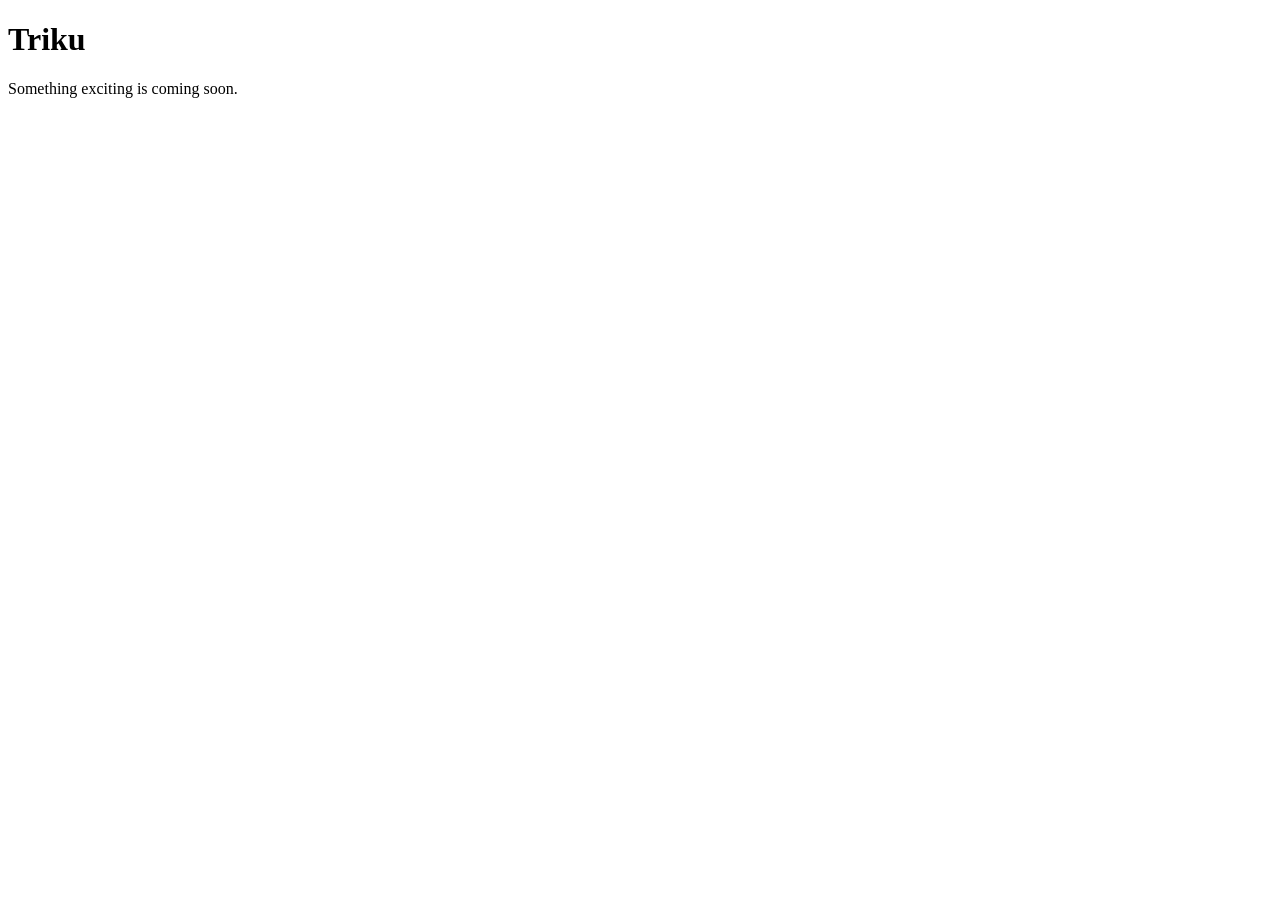
==== index.html @ 18bbced3 "Add Triku landing page" ====
<!doctype html>
<html lang="en">
  <head>
    <meta charset="UTF-8" />
    <meta name="viewport" content="width=device-width, initial-scale=1" />
    <title>Triku</title>
  </head>
  <body>
    <main>
      <h1>Triku</h1>
      <p>Something exciting is coming soon.</p>
    </main>
  </body>
</html>
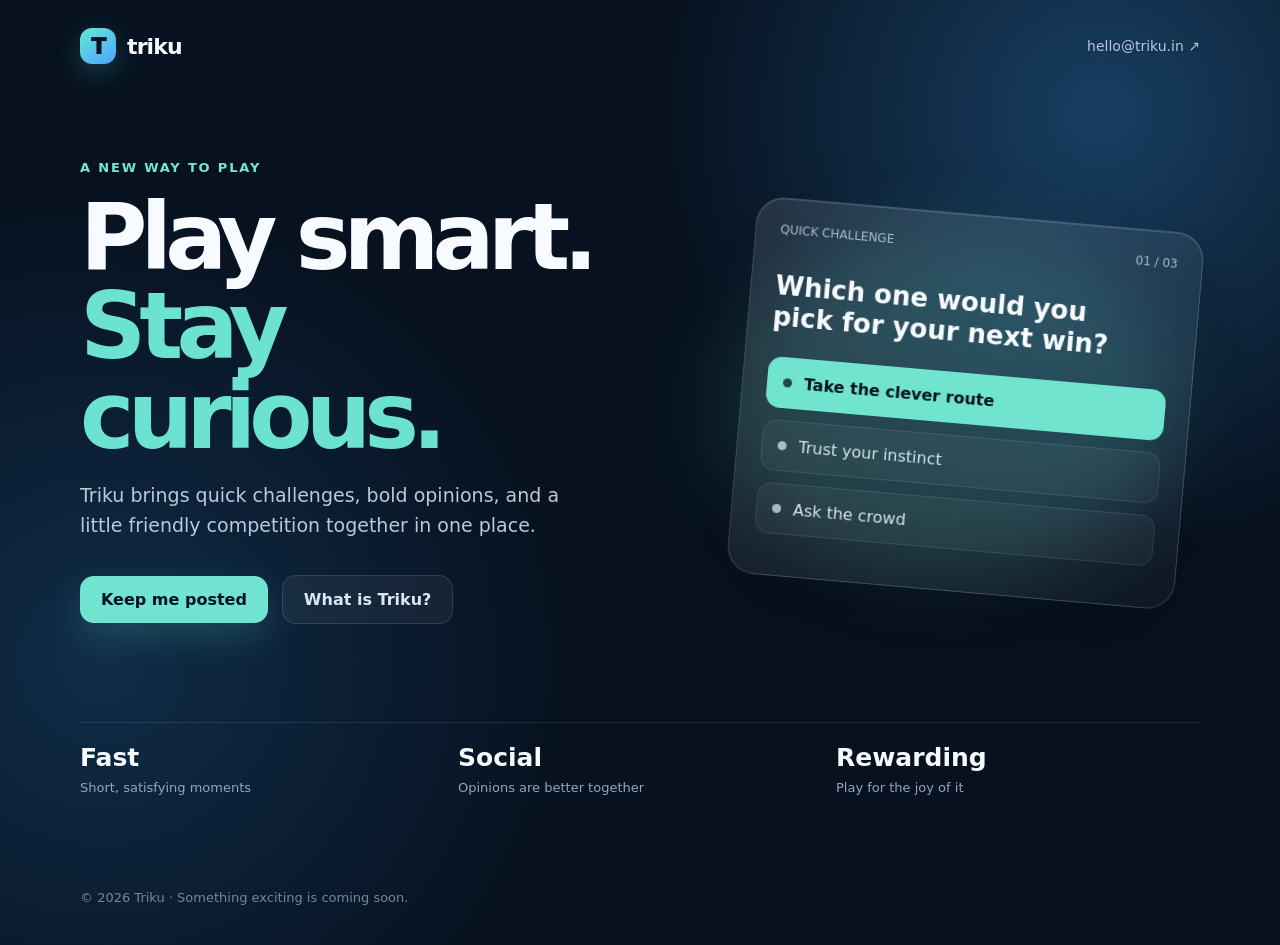
==== commit 89f9e8be: "Redesign Triku landing page" ====
--- a/index.html
+++ b/index.html
@@ -1,14 +1,3 @@
-<!doctype html>
-<html lang="en">
-  <head>
-    <meta charset="UTF-8" />
-    <meta name="viewport" content="width=device-width, initial-scale=1" />
-    <title>Triku</title>
-  </head>
-  <body>
-    <main>
-      <h1>Triku</h1>
-      <p>Something exciting is coming soon.</p>
-    </main>
-  </body>
-</html>
+<!doctype html><html lang="en"><head><meta charset="UTF-8"><meta name="viewport" content="width=device-width, initial-scale=1"><meta name="theme-color" content="#07111f"><meta name="description" content="Triku — play smart, stay curious, win more."><title>Triku — Play smart. Stay curious.</title><style>
+:root{font-family:Inter,ui-sans-serif,system-ui,-apple-system,"Segoe UI",sans-serif;background:#07111f;color:#f7fbff}*{box-sizing:border-box}body{margin:0;min-height:100vh;background:radial-gradient(circle at 86% 12%,#173e61 0,transparent 32%),radial-gradient(circle at 8% 70%,#102c49 0,transparent 35%),#07111f}.shell{width:min(1120px,calc(100% - 40px));margin:auto}nav{display:flex;align-items:center;justify-content:space-between;padding:28px 0}.brand{display:flex;align-items:center;gap:11px;font-weight:800;font-size:22px;letter-spacing:-.04em}.mark{display:grid;place-items:center;width:36px;height:36px;border-radius:12px;color:#081426;background:linear-gradient(145deg,#65ead1,#4ba4ff);box-shadow:0 8px 28px #46d6cf40;font-weight:950}.nav-link{color:#b5c7d8;text-decoration:none;font-size:14px}.hero{display:grid;grid-template-columns:1.05fr .95fr;gap:70px;align-items:center;min-height:630px;padding:60px 0 90px}.eyebrow{color:#72e7d3;font-size:13px;font-weight:800;letter-spacing:.14em;text-transform:uppercase}h1{max-width:650px;margin:18px 0;font-size:clamp(52px,8vw,92px);line-height:.97;letter-spacing:-.075em}h1 span{color:#6be3d0}.lede{max-width:500px;color:#b8c9d8;font-size:19px;line-height:1.6}.actions{display:flex;gap:14px;align-items:center;margin-top:34px}.button{display:inline-flex;align-items:center;justify-content:center;padding:14px 21px;border-radius:14px;color:#061220;background:#70e4d0;font-weight:800;text-decoration:none;box-shadow:0 14px 34px #51d8c333}.button.ghost{color:#d8e7f2;background:#ffffff0d;border:1px solid #ffffff1c;box-shadow:none}.visual{position:relative;min-height:440px}.glow{position:absolute;inset:14% 4% 8%;border-radius:50%;background:#55daca2b;filter:blur(36px)}.board{position:absolute;inset:42px 10px 20px 40px;transform:rotate(5deg);padding:24px;border:1px solid #ffffff26;border-radius:28px;background:linear-gradient(145deg,#ffffff1b,#ffffff07);box-shadow:0 35px 70px #00000045,inset 0 1px #ffffff25;backdrop-filter:blur(16px)}.board-top{display:flex;justify-content:space-between;color:#a9bdce;font-size:12px}.question{margin:34px 0 24px;font-size:26px;font-weight:800;line-height:1.2}.choice{display:flex;align-items:center;gap:12px;margin:12px 0;padding:15px;border:1px solid #ffffff17;border-radius:14px;color:#d5e4ee;background:#ffffff0a}.choice.active{color:#07111f;border-color:transparent;background:#71e4d0;font-weight:800}.dot{width:9px;height:9px;border-radius:50%;background:currentColor;opacity:.75}.stats{display:grid;grid-template-columns:repeat(3,1fr);gap:14px;padding:20px 0 70px;border-top:1px solid #ffffff16}.stat strong{display:block;margin-bottom:5px;font-size:25px}.stat span{color:#91a7ba;font-size:13px}footer{padding:24px 0 40px;color:#71889c;font-size:13px}@media(max-width:760px){.shell{width:min(100% - 28px,560px)}.hero{display:block;min-height:auto;padding:54px 0 70px}h1{font-size:clamp(52px,15vw,78px)}.lede{font-size:17px}.visual{min-height:390px;margin-top:36px}.board{inset:24px 2px 16px 18px}.stats{gap:8px}.stat strong{font-size:20px}}
+</style></head><body><div class="shell"><nav><div class="brand"><span class="mark">T</span> triku</div><a class="nav-link" href="mailto:hello@triku.in">hello@triku.in ↗</a></nav><main class="hero"><section><div class="eyebrow">A new way to play</div><h1>Play smart.<br><span>Stay curious.</span></h1><p class="lede">Triku brings quick challenges, bold opinions, and a little friendly competition together in one place.</p><div class="actions"><a class="button" href="mailto:hello@triku.in?subject=Triku%20launch">Keep me posted</a><a class="button ghost" href="#about">What is Triku?</a></div></section><section class="visual" aria-label="Triku game preview"><div class="glow"></div><div class="board"><div class="board-top"><span>QUICK CHALLENGE</span><span>01 / 03</span></div><div class="question">Which one would you<br>pick for your next win?</div><div class="choice active"><span class="dot"></span>Take the clever route</div><div class="choice"><span class="dot"></span>Trust your instinct</div><div class="choice"><span class="dot"></span>Ask the crowd</div></div></section></main><section class="stats" id="about"><div class="stat"><strong>Fast</strong><span>Short, satisfying moments</span></div><div class="stat"><strong>Social</strong><span>Opinions are better together</span></div><div class="stat"><strong>Rewarding</strong><span>Play for the joy of it</span></div></section><footer>© 2026 Triku · Something exciting is coming soon.</footer></div></body></html>
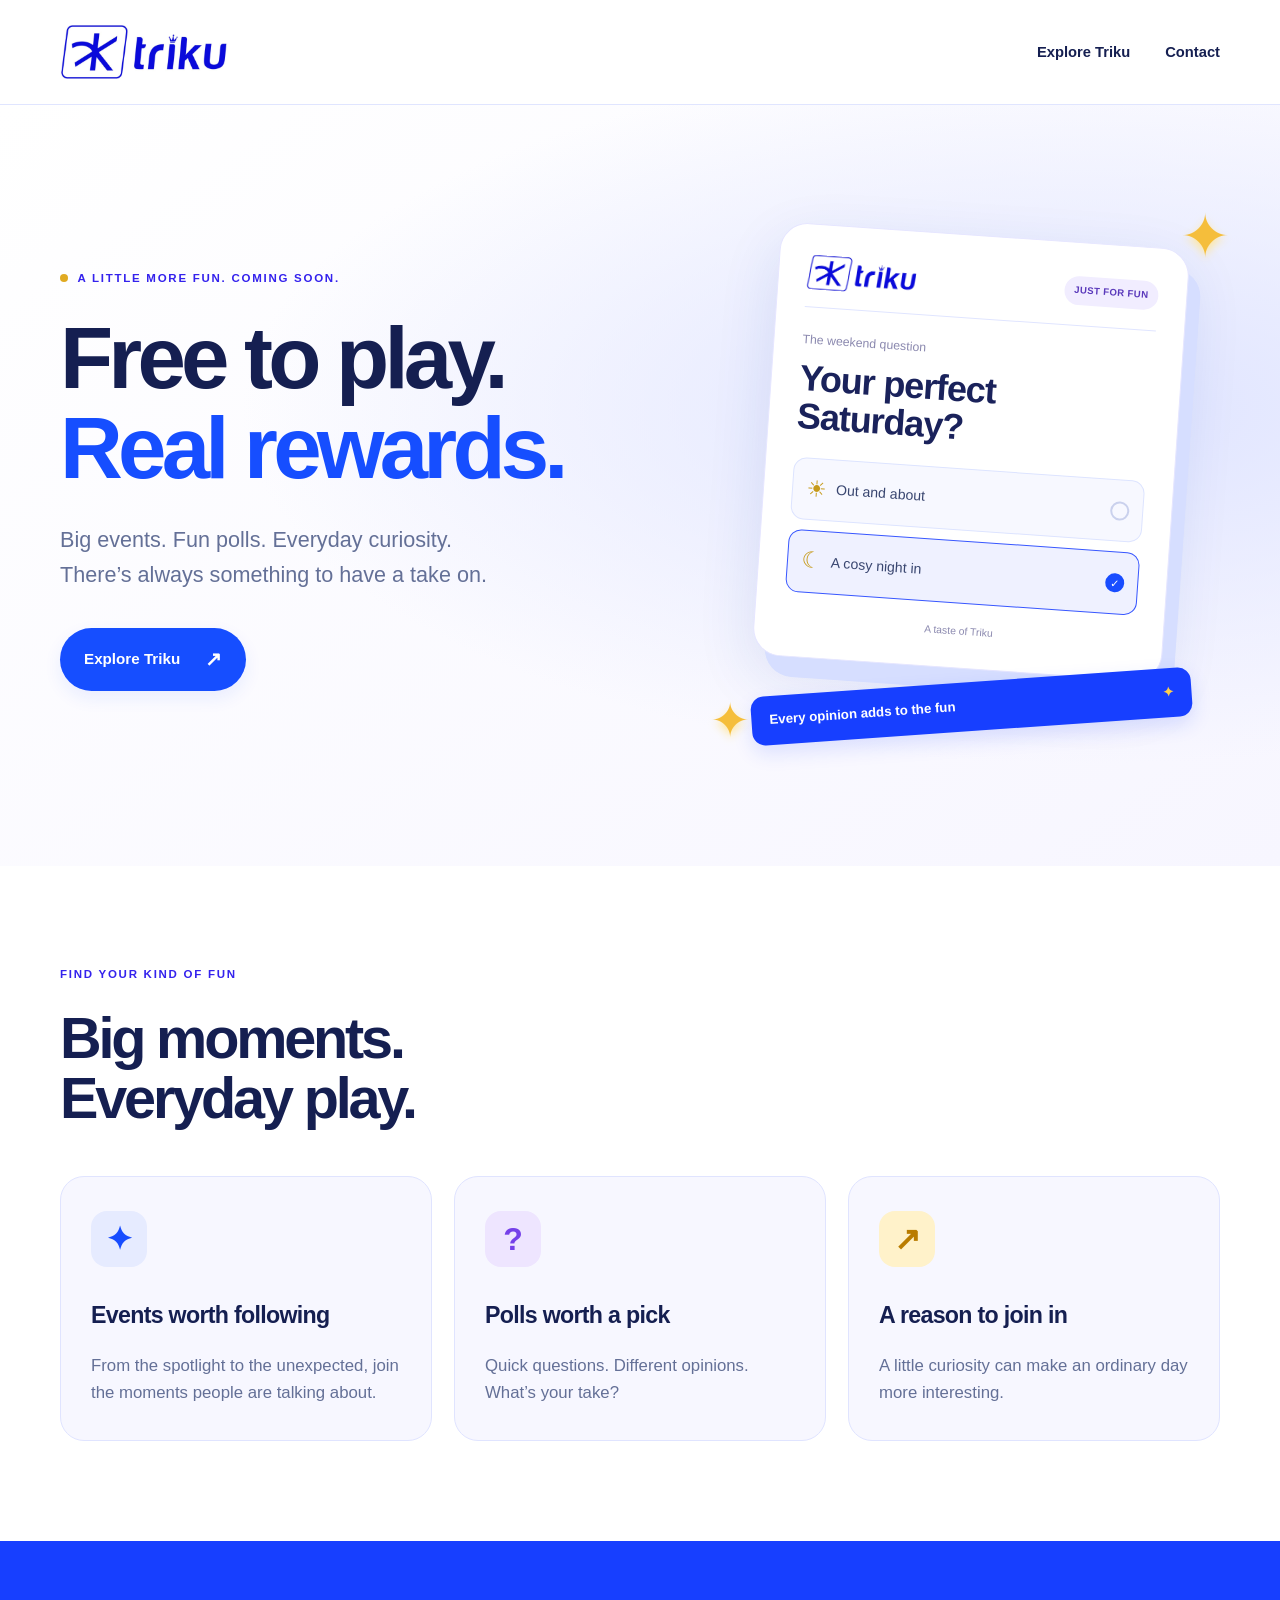
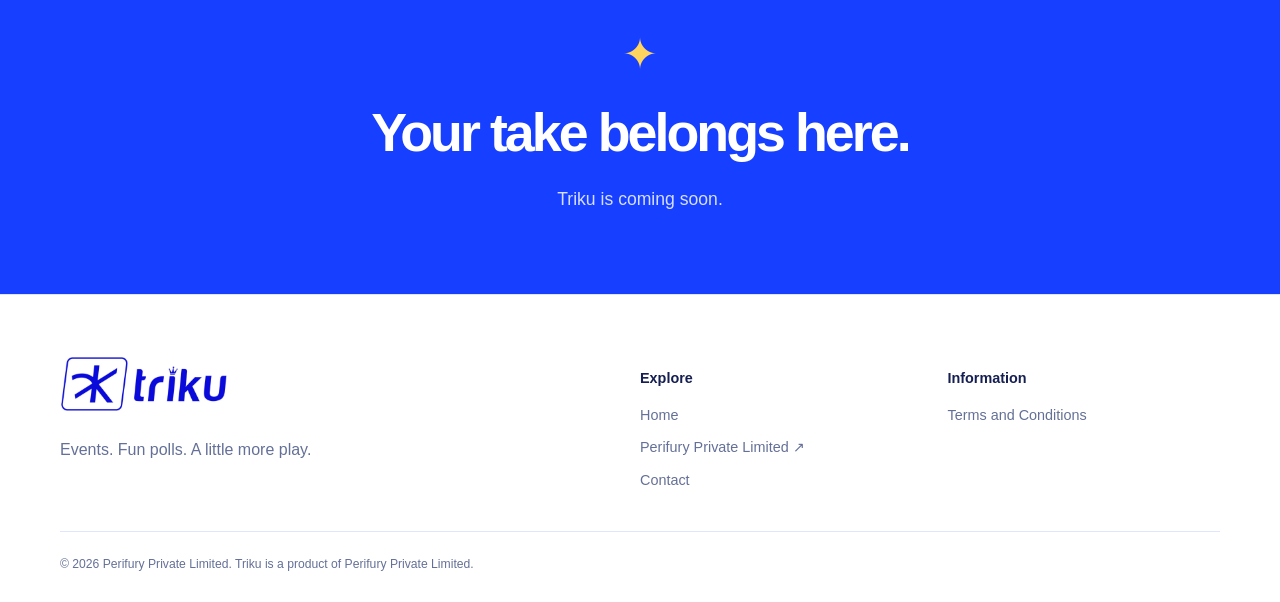
==== commit 13c3cfa7: "Publish Triku website handoff" ====
--- a/index.html
+++ b/index.html
@@ -1,3 +1,6 @@
-<!doctype html><html lang="en"><head><meta charset="UTF-8"><meta name="viewport" content="width=device-width, initial-scale=1"><meta name="theme-color" content="#07111f"><meta name="description" content="Triku — play smart, stay curious, win more."><title>Triku — Play smart. Stay curious.</title><style>
-:root{font-family:Inter,ui-sans-serif,system-ui,-apple-system,"Segoe UI",sans-serif;background:#07111f;color:#f7fbff}*{box-sizing:border-box}body{margin:0;min-height:100vh;background:radial-gradient(circle at 86% 12%,#173e61 0,transparent 32%),radial-gradient(circle at 8% 70%,#102c49 0,transparent 35%),#07111f}.shell{width:min(1120px,calc(100% - 40px));margin:auto}nav{display:flex;align-items:center;justify-content:space-between;padding:28px 0}.brand{display:flex;align-items:center;gap:11px;font-weight:800;font-size:22px;letter-spacing:-.04em}.mark{display:grid;place-items:center;width:36px;height:36px;border-radius:12px;color:#081426;background:linear-gradient(145deg,#65ead1,#4ba4ff);box-shadow:0 8px 28px #46d6cf40;font-weight:950}.nav-link{color:#b5c7d8;text-decoration:none;font-size:14px}.hero{display:grid;grid-template-columns:1.05fr .95fr;gap:70px;align-items:center;min-height:630px;padding:60px 0 90px}.eyebrow{color:#72e7d3;font-size:13px;font-weight:800;letter-spacing:.14em;text-transform:uppercase}h1{max-width:650px;margin:18px 0;font-size:clamp(52px,8vw,92px);line-height:.97;letter-spacing:-.075em}h1 span{color:#6be3d0}.lede{max-width:500px;color:#b8c9d8;font-size:19px;line-height:1.6}.actions{display:flex;gap:14px;align-items:center;margin-top:34px}.button{display:inline-flex;align-items:center;justify-content:center;padding:14px 21px;border-radius:14px;color:#061220;background:#70e4d0;font-weight:800;text-decoration:none;box-shadow:0 14px 34px #51d8c333}.button.ghost{color:#d8e7f2;background:#ffffff0d;border:1px solid #ffffff1c;box-shadow:none}.visual{position:relative;min-height:440px}.glow{position:absolute;inset:14% 4% 8%;border-radius:50%;background:#55daca2b;filter:blur(36px)}.board{position:absolute;inset:42px 10px 20px 40px;transform:rotate(5deg);padding:24px;border:1px solid #ffffff26;border-radius:28px;background:linear-gradient(145deg,#ffffff1b,#ffffff07);box-shadow:0 35px 70px #00000045,inset 0 1px #ffffff25;backdrop-filter:blur(16px)}.board-top{display:flex;justify-content:space-between;color:#a9bdce;font-size:12px}.question{margin:34px 0 24px;font-size:26px;font-weight:800;line-height:1.2}.choice{display:flex;align-items:center;gap:12px;margin:12px 0;padding:15px;border:1px solid #ffffff17;border-radius:14px;color:#d5e4ee;background:#ffffff0a}.choice.active{color:#07111f;border-color:transparent;background:#71e4d0;font-weight:800}.dot{width:9px;height:9px;border-radius:50%;background:currentColor;opacity:.75}.stats{display:grid;grid-template-columns:repeat(3,1fr);gap:14px;padding:20px 0 70px;border-top:1px solid #ffffff16}.stat strong{display:block;margin-bottom:5px;font-size:25px}.stat span{color:#91a7ba;font-size:13px}footer{padding:24px 0 40px;color:#71889c;font-size:13px}@media(max-width:760px){.shell{width:min(100% - 28px,560px)}.hero{display:block;min-height:auto;padding:54px 0 70px}h1{font-size:clamp(52px,15vw,78px)}.lede{font-size:17px}.visual{min-height:390px;margin-top:36px}.board{inset:24px 2px 16px 18px}.stats{gap:8px}.stat strong{font-size:20px}}
-</style></head><body><div class="shell"><nav><div class="brand"><span class="mark">T</span> triku</div><a class="nav-link" href="mailto:hello@triku.in">hello@triku.in ↗</a></nav><main class="hero"><section><div class="eyebrow">A new way to play</div><h1>Play smart.<br><span>Stay curious.</span></h1><p class="lede">Triku brings quick challenges, bold opinions, and a little friendly competition together in one place.</p><div class="actions"><a class="button" href="mailto:hello@triku.in?subject=Triku%20launch">Keep me posted</a><a class="button ghost" href="#about">What is Triku?</a></div></section><section class="visual" aria-label="Triku game preview"><div class="glow"></div><div class="board"><div class="board-top"><span>QUICK CHALLENGE</span><span>01 / 03</span></div><div class="question">Which one would you<br>pick for your next win?</div><div class="choice active"><span class="dot"></span>Take the clever route</div><div class="choice"><span class="dot"></span>Trust your instinct</div><div class="choice"><span class="dot"></span>Ask the crowd</div></div></section></main><section class="stats" id="about"><div class="stat"><strong>Fast</strong><span>Short, satisfying moments</span></div><div class="stat"><strong>Social</strong><span>Opinions are better together</span></div><div class="stat"><strong>Rewarding</strong><span>Play for the joy of it</span></div></section><footer>© 2026 Triku · Something exciting is coming soon.</footer></div></body></html>
+<!doctype html><html lang="en"><head><meta charset="utf-8"><meta name="viewport" content="width=device-width,initial-scale=1"><meta name="theme-color" content="#194dff"><meta name="description" content="Explore events, fun polls and playful moments with Triku."><title>Triku — Free to play. Real rewards.</title><link rel="icon" type="image/svg+xml" href="favicon.svg"><link rel="stylesheet" href="styles.css"></head>
+<body class="triku"><a class="skip" href="#main">Skip to content</a><header><div class="wrap header-inner"><a class="brand" href="index.html"><img class="brand-image triku-image " src="assets/triku-logo.svg" alt="Triku" width="190" height="67"></a><nav aria-label="Main navigation"><a href="index.html#explore">Explore Triku</a><a href="contact.html">Contact</a></nav><details class="mobile-nav"><summary>Menu</summary><div><a href="index.html#explore">Explore Triku</a><a href="contact.html">Contact</a></div></details></div></header><main id="main">
+<section class="hero"><div class="wrap hero-grid"><div><p class="eyebrow"><span class="status-dot"></span> A little more fun. Coming soon.</p><h1>Free to play.<br><em>Real rewards.</em></h1><p class="lead">Big events. Fun polls. Everyday curiosity.<br>There’s always something to have a take on.</p><a class="button" href="#explore">Explore Triku <span>↗</span></a></div><div class="play-scene" aria-label="Illustration of a fun poll"><span class="scene-spark spark-one" aria-hidden="true">✦</span><span class="scene-spark spark-two" aria-hidden="true">✦</span><div class="poll-card"><div class="poll-top"><img class="brand-image triku-image " src="assets/triku-logo.svg" alt="Triku" width="190" height="67"><span class="chip">JUST FOR FUN</span></div><p class="poll-caption">The weekend question</p><h3>Your perfect<br>Saturday?</h3><div class="poll-option"><span>☀</span> Out and about <i></i></div><div class="poll-option selected"><span>☾</span> A cosy night in <i>✓</i></div><div class="poll-caption end">A taste of Triku</div></div><span class="scene-tag">Every opinion adds to the fun <b>✦</b></span></div></div></section>
+<section class="section" id="explore"><div class="wrap"><p class="eyebrow">Find your kind of fun</p><h2>Big moments.<br>Everyday play.</h2><div class="feature-grid"><article class="feature"><span class="feature-icon blue">✦</span><h3>Events worth following</h3><p>From the spotlight to the unexpected, join the moments people are talking about.</p></article><article class="feature"><span class="feature-icon purple">?</span><h3>Polls worth a pick</h3><p>Quick questions. Different opinions. What’s your take?</p></article><article class="feature"><span class="feature-icon gold">↗</span><h3>A reason to join in</h3><p>A little curiosity can make an ordinary day more interesting.</p></article></div></div></section>
+<section class="closing-band"><div class="wrap"><span aria-hidden="true">✦</span><h2>Your take belongs here.</h2><p>Triku is coming soon.</p></div></section></main>
+<footer><div class="wrap"><div class="footer-grid"><div><a class="brand" href="index.html"><img class="brand-image triku-image " src="assets/triku-logo.svg" alt="Triku" width="190" height="67"></a><p>Events. Fun polls. A little more play.</p></div><div class="footer-links"><strong>Explore</strong><a href="index.html">Home</a><a href="https://perifury.nimisha779853.chatgpt.site">Perifury Private Limited ↗</a><a href="contact.html">Contact</a></div><div class="footer-links"><strong>Information</strong><a href="terms-and-conditions.html">Terms and Conditions</a></div></div><div class="fineprint">© 2026 Perifury Private Limited. Triku is a product of Perifury Private Limited.</div></div></footer></body></html>
--- a/styles.css
+++ b/styles.css
@@ -0,0 +1 @@
+*{box-sizing:border-box}html{scroll-behavior:smooth;scroll-padding-top:115px}body{margin:0;font-family:Inter,ui-sans-serif,-apple-system,BlinkMacSystemFont,"Segoe UI",sans-serif;line-height:1.55;color:var(--ink);background:#fff}.perifury{--ink:#102f59;--muted:#5b7088;--blue:#123f78;--accent:#099b9e;--pale:#eef8f8;--line:#dfe9ec;--shadow:#0b567815}.triku{--ink:#151f51;--muted:#647097;--blue:#164eff;--accent:#3422ed;--pale:#f1f1ff;--line:#e0e5ff;--shadow:#164eff15}a{color:inherit}a:focus-visible,summary:focus-visible{outline:3px solid var(--accent);outline-offset:5px}.skip{position:absolute;left:20px;top:-80px;z-index:50;background:#fff;padding:12px}.skip:focus{top:10px}.wrap{width:min(1160px,calc(100% - 48px));margin:auto}header{position:sticky;top:0;background:#ffffffed;backdrop-filter:blur(16px);z-index:20;border-bottom:1px solid var(--line)}.header-inner{height:104px;display:flex;justify-content:space-between;align-items:center}.brand{display:inline-flex;align-items:center;text-decoration:none}.brand-image{display:block;object-fit:contain}.perifury-image{width:84px;height:80px}.triku-image{width:168px;height:59px}nav{display:flex;align-items:center;gap:35px;font-size:.92rem;font-weight:700}nav a{text-decoration:none}nav a:hover,.footer-links a:hover{color:var(--accent)}.mobile-nav{display:none}h1,h2,h3,p{margin-top:0}h1,h2{letter-spacing:-.055em;line-height:1.04}h1{font-size:clamp(3.5rem,6.8vw,6.7rem);margin-bottom:29px}h1 em{font-style:normal;color:var(--accent)}.triku h1 em{color:var(--blue)}h2{font-size:clamp(2.5rem,4.5vw,4.5rem);margin-bottom:25px}h3{font-size:1.45rem;letter-spacing:-.03em;line-height:1.2}.eyebrow{text-transform:uppercase;font-size:.72rem;letter-spacing:.15em;font-weight:800;color:var(--accent);margin-bottom:25px}.lead{font-size:clamp(1.1rem,1.7vw,1.35rem);line-height:1.6;color:var(--muted);max-width:585px}.hero{padding:95px 0 105px;overflow:hidden;background:linear-gradient(125deg,#fff 45%,var(--pale))}.hero-grid{display:grid;grid-template-columns:1.1fr .9fr;gap:55px;align-items:center}.button{display:inline-flex;align-items:center;justify-content:space-between;gap:25px;padding:16px 24px;background:var(--blue);color:#fff;border-radius:100px;text-decoration:none;font-weight:750;font-size:.95rem;margin-top:14px;box-shadow:0 7px 18px var(--shadow)}.button span{font-size:1.25rem}.button:hover{transform:translateY(-2px)}.section{padding:100px 0}.border{border-top:1px solid var(--line)}.split{display:grid;grid-template-columns:1fr 1fr;gap:90px;align-items:center}.body-copy{font-size:1.2rem;color:var(--muted);max-width:600px}.body-copy p:last-child{margin-bottom:0}.perifury-art{position:relative;min-height:460px;display:grid;place-items:center}.brand-disc{position:relative;background:#fff;width:360px;height:360px;border-radius:50%;display:grid;place-items:center;box-shadow:0 25px 70px #194e7515}.brand-disc img{width:235px;height:240px;mix-blend-mode:multiply}.orbit{position:absolute;border:1px solid #07989b55;border-radius:50%;width:465px;height:320px;transform:rotate(-36deg)}.orbit-two{width:440px;height:395px;transform:rotate(35deg);border-color:#123f7826}.art-dot{position:absolute;right:22px;top:42px;width:58px;height:58px;background:var(--accent);border-radius:50%;box-shadow:0 10px 30px #099b9e28}.art-spark{position:absolute;bottom:22px;left:10px;color:#123f78;font-size:78px}.product-panel{background:linear-gradient(120deg,#f4f4ff,#e8e9ff);border:1px solid #e0e3ff;border-radius:30px;padding:65px;display:grid;grid-template-columns:1.2fr .8fr;gap:35px;align-items:center;color:#182158;overflow:hidden}.logo-plate{background:#fff;border-radius:15px;display:inline-block;padding:8px 19px;margin-bottom:32px}.product-panel p{font-size:1.13rem;color:#59688d}.product-panel .button{background:#164eff}.product-art{height:320px;position:relative;display:flex;flex-direction:column;justify-content:center;gap:24px}.floating-label{display:block;background:#fff;border:1px solid #dce1ff;border-radius:20px;padding:19px 23px;box-shadow:0 15px 30px #164eff13;color:#243b81;font-size:1.4rem;font-weight:800;white-space:nowrap}.floating-label b{float:right;margin-left:30px;color:#e5a51a}.label-one{transform:rotate(7deg) translateX(10px)}.label-two{transform:rotate(-6deg) translateX(-15px)}.label-two b{color:#6429e3}.label-three{transform:rotate(5deg) translateX(25px)}.label-three b{color:#164eff}.contact-band{background:var(--pale);padding:65px 0}.band-inner{display:flex;justify-content:space-between;align-items:center}.band-inner h2{margin-bottom:0}.band-inner .eyebrow{margin-bottom:15px}.triku .hero{background:radial-gradient(ellipse at 85% 40%,#dfe4ff,transparent 55%),linear-gradient(145deg,#fff,#f7f6ff)}.status-dot{display:inline-block;width:8px;height:8px;background:#e0aa22;border-radius:50%;margin-right:5px}.play-scene{position:relative;padding:35px 14px 40px;min-height:440px}.poll-card{position:relative;background:white;border:1px solid #e6e6ff;border-radius:28px;padding:28px;box-shadow:13px 20px 0 #d6deff,0 20px 60px #173fa81c;transform:rotate(4deg);max-width:410px;margin:auto}.poll-top{display:flex;justify-content:space-between;align-items:center;gap:12px;border-bottom:1px solid var(--line);padding-bottom:15px}.poll-top .triku-image{width:110px;height:39px}.chip{font-size:.6rem;letter-spacing:.04em;white-space:nowrap;font-weight:850;color:#5a39bb;background:#f1edff;border-radius:100px;padding:7px 10px}.poll-caption{font-size:.77rem;color:#8b89af;margin:23px 0 10px}.poll-card h3{font-size:2.25rem;line-height:1.05;margin-bottom:22px;color:#1a225b}.poll-option{background:#f7f8ff;border:1px solid #dde4ff;border-radius:13px;margin-top:10px;padding:13px;display:flex;align-items:center;gap:10px;font-size:.88rem;color:#394670}.poll-option span{font-size:1.4rem;color:#c69a19}.poll-option i{margin-left:auto;border:2px solid #cad1ed;border-radius:50%;width:19px;height:19px;font-size:.68rem;font-style:normal;display:grid;place-items:center}.poll-option.selected{background:#eff1ff;border-color:#3857ff}.selected i{background:#194dff;border-color:#194dff;color:#fff}.poll-caption.end{font-size:.65rem;text-align:center;margin-top:20px;margin-bottom:0}.scene-spark{position:absolute;color:#f5be3b;font-size:60px;z-index:2;text-shadow:0 4px 10px #ffe69a}.spark-one{top:-10px;right:-10px}.spark-two{bottom:2px;left:-13px;font-size:48px}.scene-tag{position:relative;display:block;transform:rotate(-4deg);background:#173fff;color:#fff;border-radius:13px;padding:14px 18px;margin:13px auto -10px;width:94%;font-size:.83rem;font-weight:700;box-shadow:0 8px 20px #173fff22}.scene-tag b{float:right;color:#ffcf4d}.feature-grid{display:grid;grid-template-columns:repeat(3,1fr);gap:22px;margin-top:48px}.feature{border:1px solid #e0e4ff;border-radius:24px;background:#f7f7ff;padding:34px 30px}.feature p{color:var(--muted);font-size:1.05rem;margin-bottom:0}.feature-icon{display:grid;place-items:center;width:56px;height:56px;border-radius:16px;font-size:2rem;font-weight:750;margin-bottom:35px}.blue{background:#e6ebff;color:#174cff}.purple{background:#eee5ff;color:#7540e9}.gold{background:#fff2ca;color:#b97c00}.closing-band{text-align:center;background:#173fff;color:#fff;padding:80px 0}.closing-band span{color:#ffd55f;font-size:2.7rem}.closing-band h2{margin-top:18px;font-size:clamp(2.3rem,4.2vw,4rem)}.closing-band p{color:#d7dfff;font-size:1.1rem;margin-bottom:0}footer{padding:60px 0 28px;background:#fff;border-top:1px solid var(--line)}.footer-grid{display:grid;grid-template-columns:2fr 1fr 1fr;gap:35px;align-items:start}footer .brand-image.perifury-image{width:85px;height:81px}footer p{color:var(--muted);margin-top:17px;max-width:320px}.footer-links{display:flex;flex-direction:column;gap:10px;padding-top:12px;font-size:.9rem}.footer-links strong{margin-bottom:5px}.footer-links a{text-decoration:none;color:var(--muted)}.fineprint{font-size:.76rem;color:var(--muted);margin-top:40px;border-top:1px solid var(--line);padding-top:23px}.page-top{padding:75px 0 35px}.page-top h1{font-size:clamp(3rem,5.6vw,5.5rem)}.legal{max-width:850px;margin-left:max(24px,calc((100vw - 1160px)/2));padding-bottom:100px}.legal h2{font-size:1.6rem;margin:34px 0 13px;letter-spacing:-.03em}.legal p{color:var(--muted)}.address-card{padding:35px;background:var(--pale);border:1px solid var(--line);border-radius:22px;max-width:580px}.address-card strong{font-size:1.23rem}.address-card .eyebrow{margin-bottom:15px}address{font-style:normal;margin-top:17px;color:var(--muted);line-height:1.8}.operator-note{font-size:.92rem;margin-top:27px}@media(max-width:900px){.hero-grid{gap:20px}.brand-disc{width:280px;height:280px}.brand-disc img{width:190px;height:193px}.orbit{width:360px;height:270px}.orbit-two{width:340px;height:330px}.product-panel{padding:40px;gap:30px}.feature{padding:27px 23px}.poll-card{padding:23px}.poll-top{gap:8px}.chip{font-size:.51rem}.scene-tag{font-size:.72rem}}@media(max-width:700px){.wrap{width:calc(100% - 36px)}html{scroll-padding-top:90px}.header-inner{height:86px}.perifury-image{width:69px;height:65px}.triku-image{width:145px;height:51px}nav{display:none}.mobile-nav{display:block;position:relative}.mobile-nav summary{font-weight:750;cursor:pointer;list-style:none;padding:12px}.mobile-nav[open]>div{position:absolute;right:0;top:50px;display:grid;gap:16px;background:#fff;border:1px solid var(--line);border-radius:14px;padding:22px;width:190px;box-shadow:0 10px 30px var(--shadow)}.mobile-nav a{text-decoration:none}.hero{padding:58px 0 55px}.hero-grid,.split,.product-panel,.feature-grid{grid-template-columns:1fr}.hero-grid{gap:35px}h1{font-size:clamp(3.1rem,11.8vw,5rem)}h2{font-size:2.8rem}.eyebrow{font-size:.64rem}.lead{font-size:1.1rem}.perifury-art{min-height:325px}.brand-disc{width:260px;height:260px}.orbit{width:335px;height:235px}.orbit-two{width:325px;height:280px}.art-dot{width:38px;height:38px;right:25px;top:15px}.art-spark{font-size:50px;bottom:0;left:20px}.section{padding:65px 0}.split{gap:20px}.product-panel{padding:30px 25px}.product-panel h2{font-size:2.6rem}.product-art{height:240px;padding:0 10px}.floating-label{font-size:1.15rem}.label-three{transform:rotate(5deg) translateX(5px)}.feature-grid{margin-top:30px}.feature{padding:28px}.feature-icon{margin-bottom:25px}.band-inner{display:block}.band-inner .button{margin-top:30px}.play-scene{width:min(100%,410px);margin:0 auto;padding:20px 12px 35px}.poll-card{max-width:355px}.poll-top .triku-image{width:120px;height:42px}.chip{font-size:.56rem}.scene-tag{font-size:.75rem}.spark-one{right:0;font-size:42px;top:-13px}.spark-two{left:0;font-size:40px}.footer-grid{grid-template-columns:1fr 1fr}.footer-grid>div:first-child{grid-column:1/-1}.legal{margin:0 auto;padding-bottom:65px}.page-top{padding-top:55px}.page-top h1{font-size:3rem}.address-card{padding:25px}.closing-band{padding:60px 0}}@media(prefers-reduced-motion:reduce){html{scroll-behavior:auto}.button:hover{transform:none}}
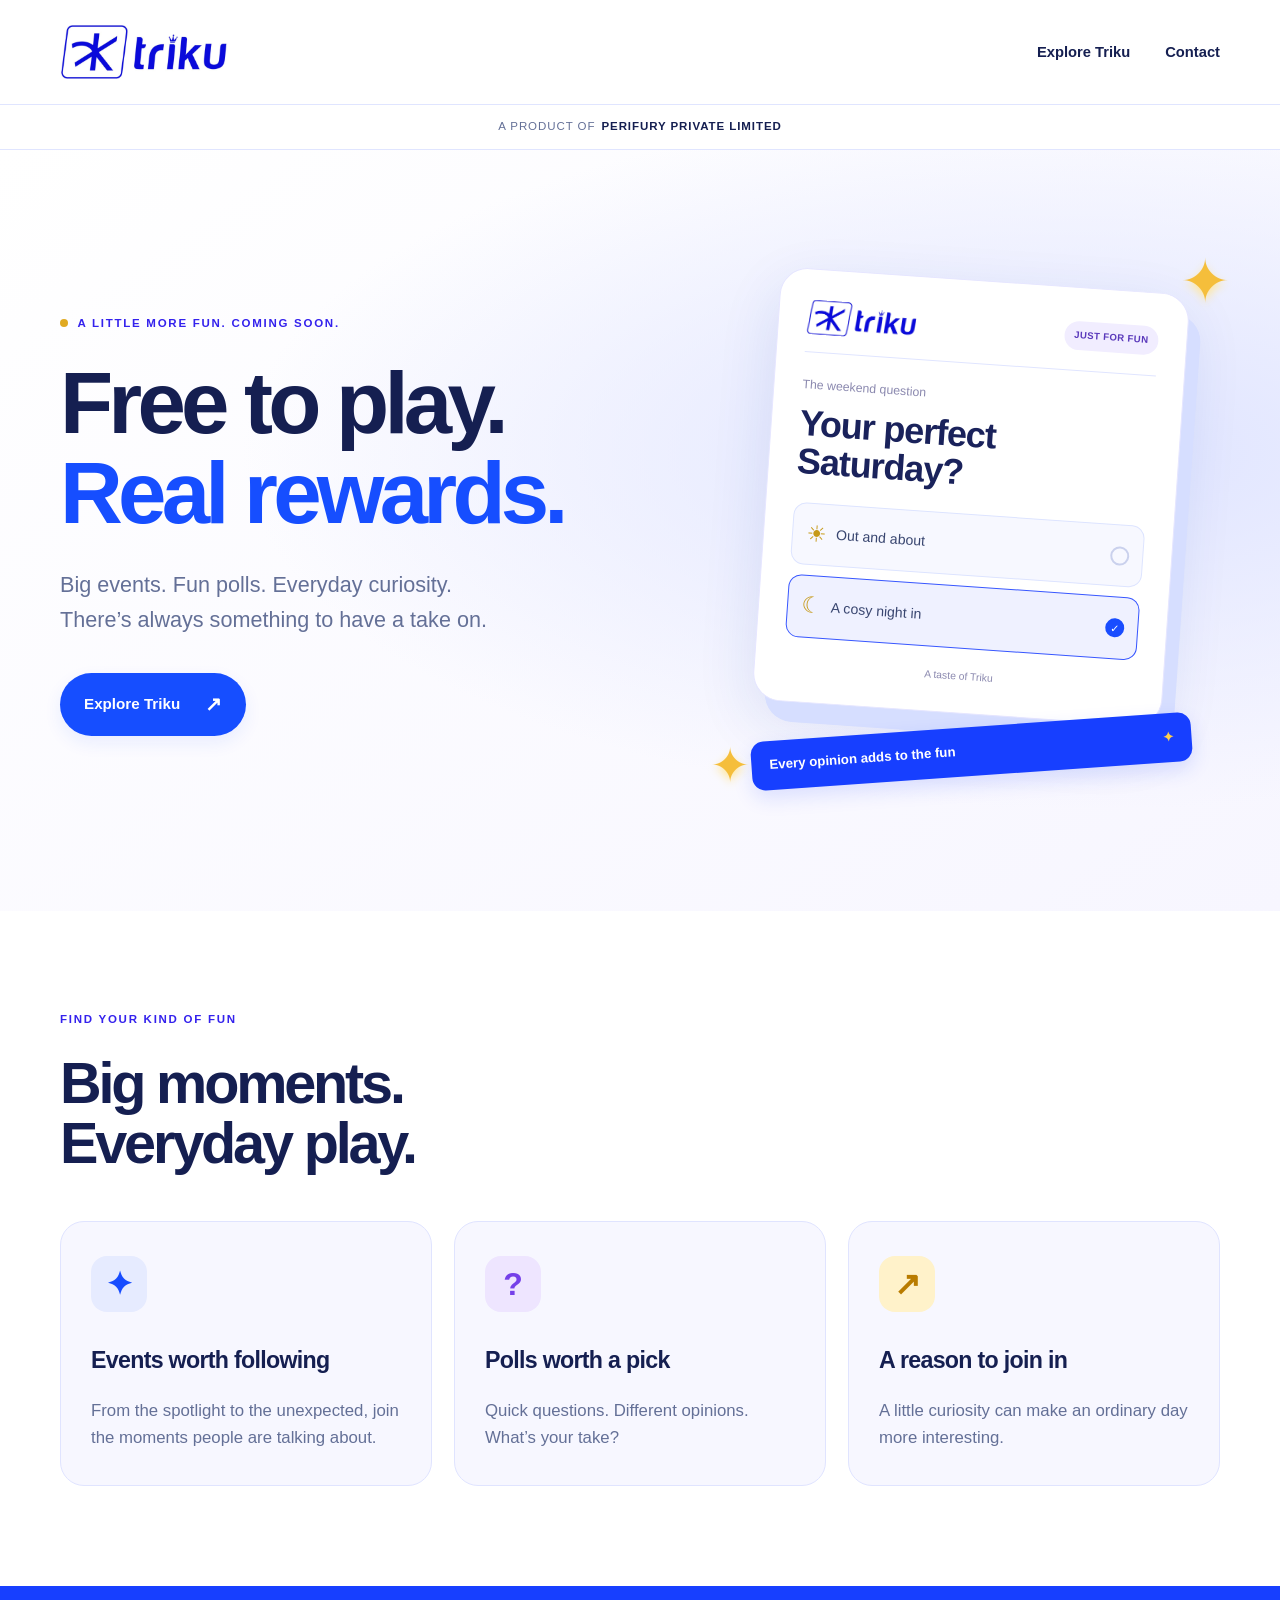
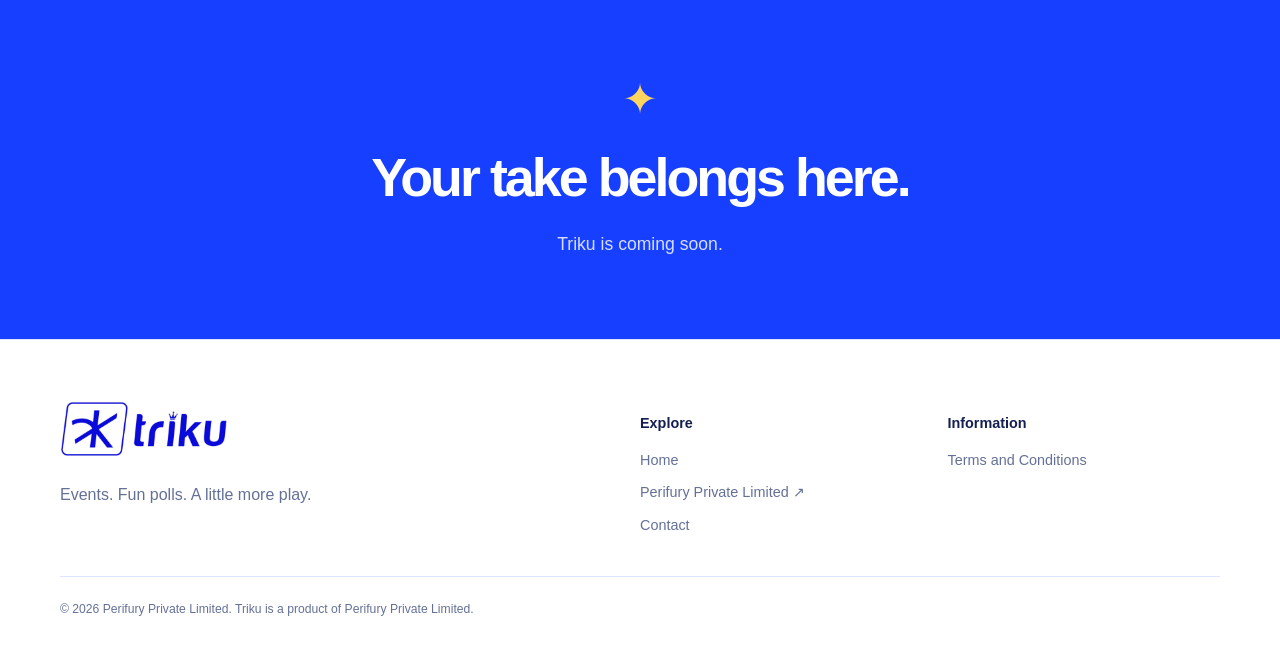
==== commit 0c700b39: "Add Perifury product attribution" ====
--- a/index.html
+++ b/index.html
@@ -1,6 +1,6 @@
-<!doctype html><html lang="en"><head><meta charset="utf-8"><meta name="viewport" content="width=device-width,initial-scale=1"><meta name="theme-color" content="#194dff"><meta name="description" content="Explore events, fun polls and playful moments with Triku."><title>Triku — Free to play. Real rewards.</title><link rel="icon" type="image/svg+xml" href="favicon.svg"><link rel="stylesheet" href="styles.css"></head>
-<body class="triku"><a class="skip" href="#main">Skip to content</a><header><div class="wrap header-inner"><a class="brand" href="index.html"><img class="brand-image triku-image " src="assets/triku-logo.svg" alt="Triku" width="190" height="67"></a><nav aria-label="Main navigation"><a href="index.html#explore">Explore Triku</a><a href="contact.html">Contact</a></nav><details class="mobile-nav"><summary>Menu</summary><div><a href="index.html#explore">Explore Triku</a><a href="contact.html">Contact</a></div></details></div></header><main id="main">
+<!doctype html><html lang="en"><head><meta charset="utf-8"><meta name="viewport" content="width=device-width,initial-scale=1"><meta name="theme-color" content="#194dff"><meta name="description" content="Explore events, fun polls and playful moments with Triku."><title>Triku — Free to play. Real rewards.</title><link rel="icon" type="image/svg+xml" href="favicon.svg"><link rel="stylesheet" href="styles.css"><link rel="stylesheet" href="attribution.css"></head>
+<body class="triku"><a class="skip" href="#main">Skip to content</a><header><div class="wrap header-inner"><a class="brand" href="index.html"><img class="brand-image triku-image " src="assets/triku-logo.svg" alt="Triku" width="190" height="67"></a><nav aria-label="Main navigation"><a href="index.html#explore">Explore Triku</a><a href="contact.html">Contact</a></nav><details class="mobile-nav"><summary>Menu</summary><div><a href="index.html#explore">Explore Triku</a><a href="contact.html">Contact</a></div></details></div></header><div class="product-attribution"><div class="wrap"><span>A product of</span><a href="https://perifury.com/">PeriFury Private Limited</a></div></div><main id="main">
 <section class="hero"><div class="wrap hero-grid"><div><p class="eyebrow"><span class="status-dot"></span> A little more fun. Coming soon.</p><h1>Free to play.<br><em>Real rewards.</em></h1><p class="lead">Big events. Fun polls. Everyday curiosity.<br>There’s always something to have a take on.</p><a class="button" href="#explore">Explore Triku <span>↗</span></a></div><div class="play-scene" aria-label="Illustration of a fun poll"><span class="scene-spark spark-one" aria-hidden="true">✦</span><span class="scene-spark spark-two" aria-hidden="true">✦</span><div class="poll-card"><div class="poll-top"><img class="brand-image triku-image " src="assets/triku-logo.svg" alt="Triku" width="190" height="67"><span class="chip">JUST FOR FUN</span></div><p class="poll-caption">The weekend question</p><h3>Your perfect<br>Saturday?</h3><div class="poll-option"><span>☀</span> Out and about <i></i></div><div class="poll-option selected"><span>☾</span> A cosy night in <i>✓</i></div><div class="poll-caption end">A taste of Triku</div></div><span class="scene-tag">Every opinion adds to the fun <b>✦</b></span></div></div></section>
 <section class="section" id="explore"><div class="wrap"><p class="eyebrow">Find your kind of fun</p><h2>Big moments.<br>Everyday play.</h2><div class="feature-grid"><article class="feature"><span class="feature-icon blue">✦</span><h3>Events worth following</h3><p>From the spotlight to the unexpected, join the moments people are talking about.</p></article><article class="feature"><span class="feature-icon purple">?</span><h3>Polls worth a pick</h3><p>Quick questions. Different opinions. What’s your take?</p></article><article class="feature"><span class="feature-icon gold">↗</span><h3>A reason to join in</h3><p>A little curiosity can make an ordinary day more interesting.</p></article></div></div></section>
 <section class="closing-band"><div class="wrap"><span aria-hidden="true">✦</span><h2>Your take belongs here.</h2><p>Triku is coming soon.</p></div></section></main>
-<footer><div class="wrap"><div class="footer-grid"><div><a class="brand" href="index.html"><img class="brand-image triku-image " src="assets/triku-logo.svg" alt="Triku" width="190" height="67"></a><p>Events. Fun polls. A little more play.</p></div><div class="footer-links"><strong>Explore</strong><a href="index.html">Home</a><a href="https://perifury.nimisha779853.chatgpt.site">Perifury Private Limited ↗</a><a href="contact.html">Contact</a></div><div class="footer-links"><strong>Information</strong><a href="terms-and-conditions.html">Terms and Conditions</a></div></div><div class="fineprint">© 2026 Perifury Private Limited. Triku is a product of Perifury Private Limited.</div></div></footer></body></html>+<footer><div class="wrap"><div class="footer-grid"><div><a class="brand" href="index.html"><img class="brand-image triku-image " src="assets/triku-logo.svg" alt="Triku" width="190" height="67"></a><p>Events. Fun polls. A little more play.</p></div><div class="footer-links"><strong>Explore</strong><a href="index.html">Home</a><a href="https://perifury.com/">Perifury Private Limited ↗</a><a href="contact.html">Contact</a></div><div class="footer-links"><strong>Information</strong><a href="terms-and-conditions.html">Terms and Conditions</a></div></div><div class="fineprint">© 2026 Perifury Private Limited. Triku is a product of Perifury Private Limited.</div></div></footer></body></html>
--- a/attribution.css
+++ b/attribution.css
@@ -0,0 +1,34 @@
+.product-attribution {
+  background: #fff;
+  border-bottom: 1px solid var(--line);
+}
+
+.product-attribution .wrap {
+  min-height: 44px;
+  display: flex;
+  align-items: center;
+  justify-content: center;
+  gap: 6px;
+  color: var(--muted);
+  font-size: 0.72rem;
+  letter-spacing: 0.08em;
+  text-transform: uppercase;
+}
+
+.product-attribution a {
+  color: var(--ink);
+  font-weight: 800;
+  text-decoration: none;
+}
+
+.product-attribution a:hover {
+  color: var(--blue);
+}
+
+@media (max-width: 700px) {
+  .product-attribution .wrap {
+    min-height: 42px;
+    font-size: 0.65rem;
+    letter-spacing: 0.065em;
+  }
+}
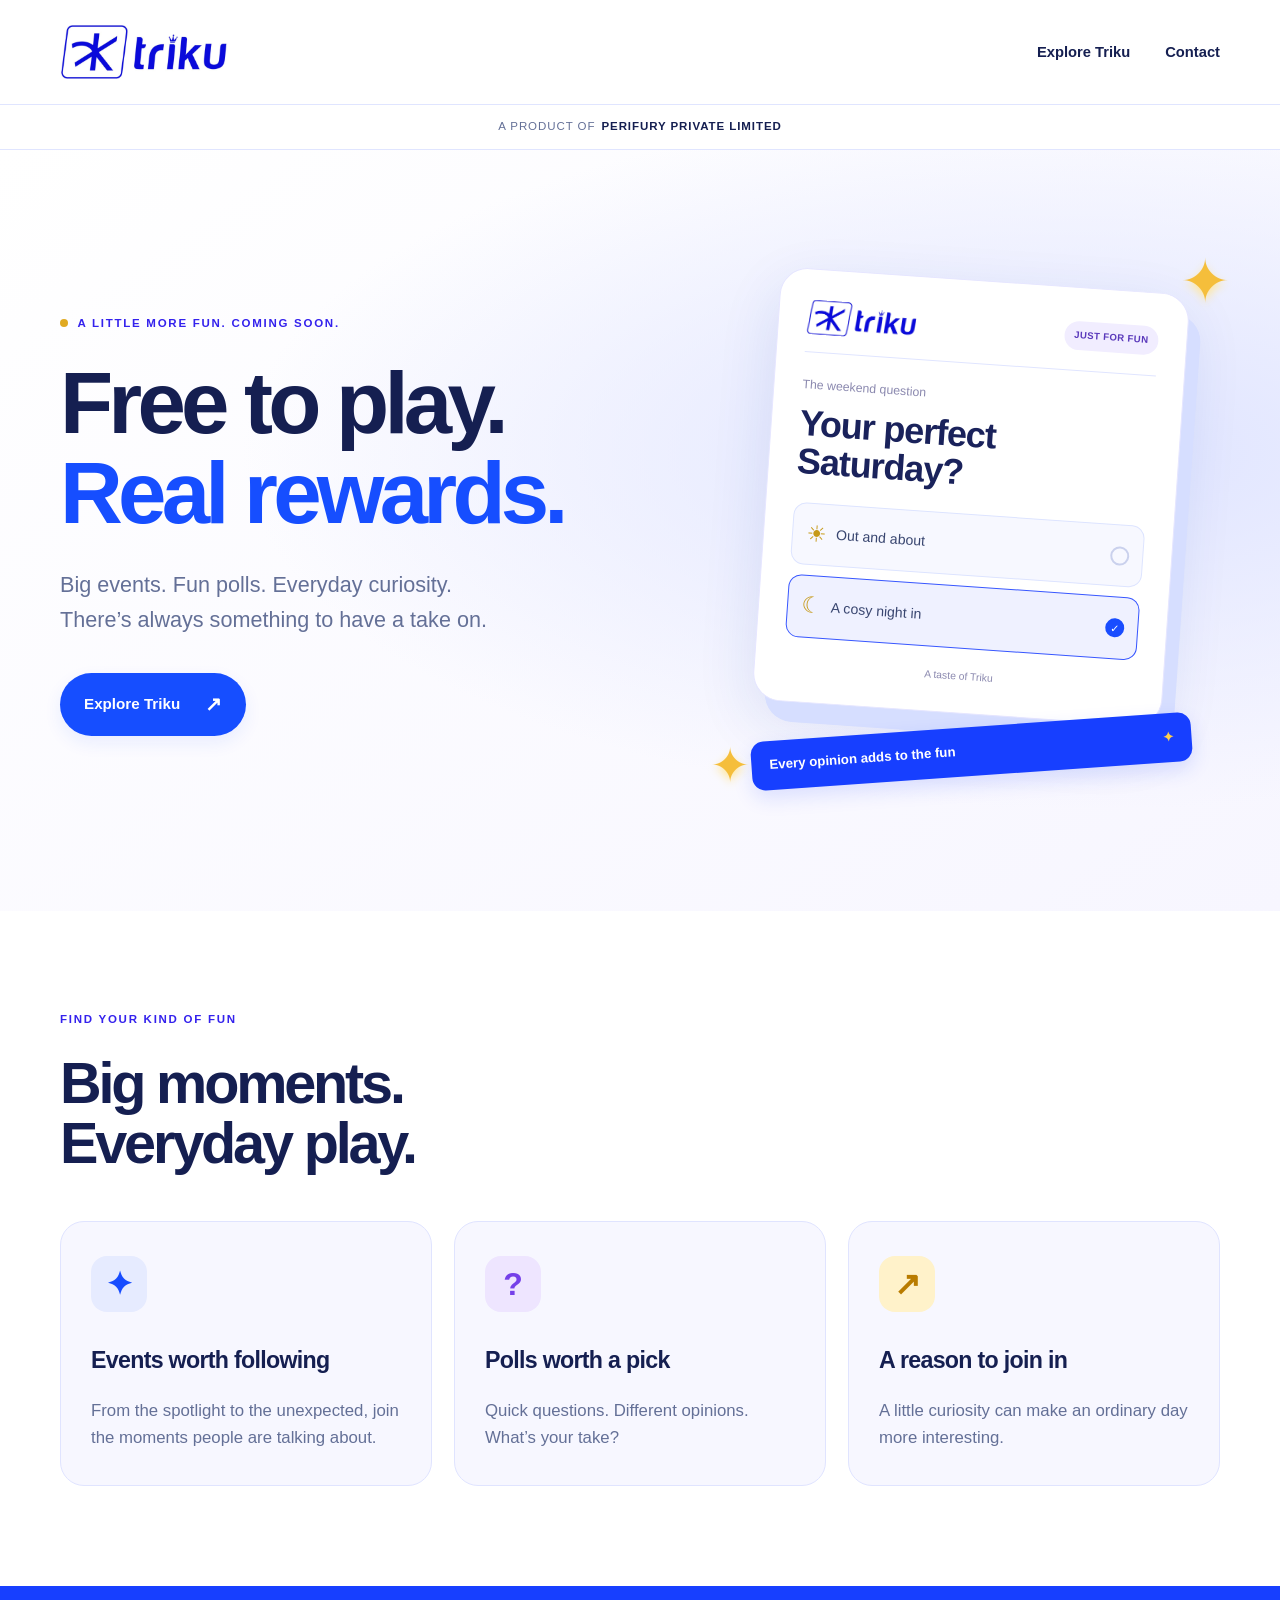
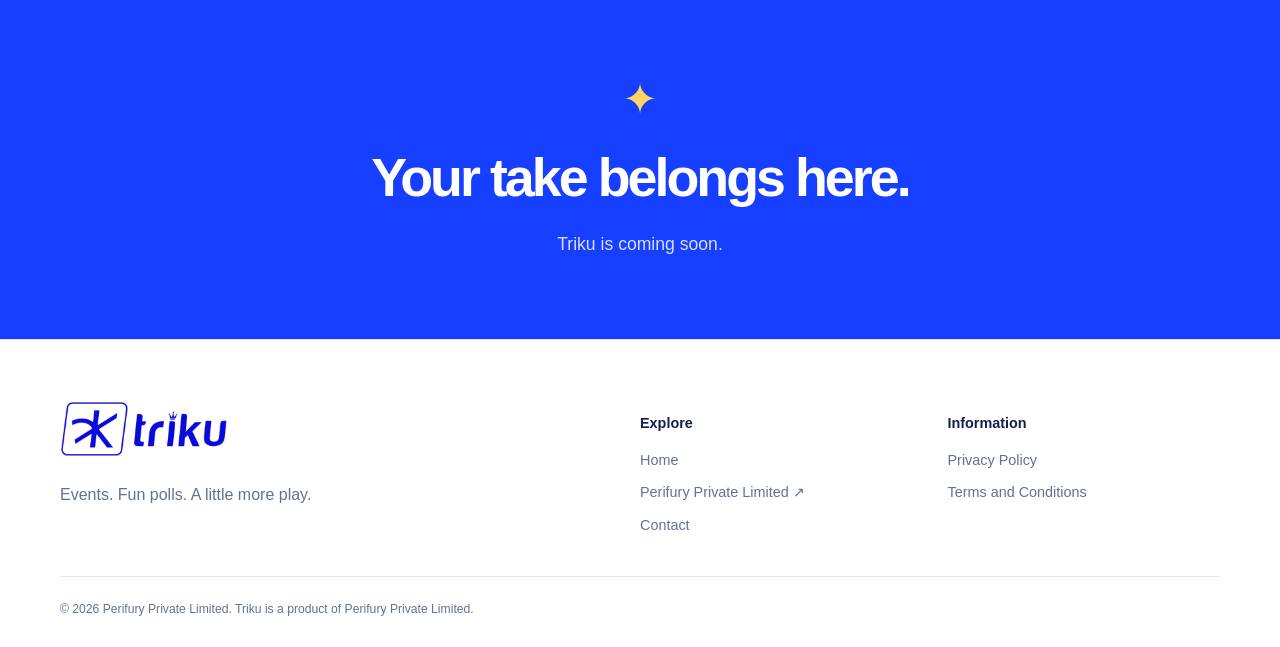
==== commit 9820945b: "Update Triku privacy policy from supplied document" ====
--- a/index.html
+++ b/index.html
@@ -3,4 +3,4 @@
 <section class="hero"><div class="wrap hero-grid"><div><p class="eyebrow"><span class="status-dot"></span> A little more fun. Coming soon.</p><h1>Free to play.<br><em>Real rewards.</em></h1><p class="lead">Big events. Fun polls. Everyday curiosity.<br>There’s always something to have a take on.</p><a class="button" href="#explore">Explore Triku <span>↗</span></a></div><div class="play-scene" aria-label="Illustration of a fun poll"><span class="scene-spark spark-one" aria-hidden="true">✦</span><span class="scene-spark spark-two" aria-hidden="true">✦</span><div class="poll-card"><div class="poll-top"><img class="brand-image triku-image " src="assets/triku-logo.svg" alt="Triku" width="190" height="67"><span class="chip">JUST FOR FUN</span></div><p class="poll-caption">The weekend question</p><h3>Your perfect<br>Saturday?</h3><div class="poll-option"><span>☀</span> Out and about <i></i></div><div class="poll-option selected"><span>☾</span> A cosy night in <i>✓</i></div><div class="poll-caption end">A taste of Triku</div></div><span class="scene-tag">Every opinion adds to the fun <b>✦</b></span></div></div></section>
 <section class="section" id="explore"><div class="wrap"><p class="eyebrow">Find your kind of fun</p><h2>Big moments.<br>Everyday play.</h2><div class="feature-grid"><article class="feature"><span class="feature-icon blue">✦</span><h3>Events worth following</h3><p>From the spotlight to the unexpected, join the moments people are talking about.</p></article><article class="feature"><span class="feature-icon purple">?</span><h3>Polls worth a pick</h3><p>Quick questions. Different opinions. What’s your take?</p></article><article class="feature"><span class="feature-icon gold">↗</span><h3>A reason to join in</h3><p>A little curiosity can make an ordinary day more interesting.</p></article></div></div></section>
 <section class="closing-band"><div class="wrap"><span aria-hidden="true">✦</span><h2>Your take belongs here.</h2><p>Triku is coming soon.</p></div></section></main>
-<footer><div class="wrap"><div class="footer-grid"><div><a class="brand" href="index.html"><img class="brand-image triku-image " src="assets/triku-logo.svg" alt="Triku" width="190" height="67"></a><p>Events. Fun polls. A little more play.</p></div><div class="footer-links"><strong>Explore</strong><a href="index.html">Home</a><a href="https://perifury.com/">Perifury Private Limited ↗</a><a href="contact.html">Contact</a></div><div class="footer-links"><strong>Information</strong><a href="terms-and-conditions.html">Terms and Conditions</a></div></div><div class="fineprint">© 2026 Perifury Private Limited. Triku is a product of Perifury Private Limited.</div></div></footer></body></html>
+<footer><div class="wrap"><div class="footer-grid"><div><a class="brand" href="index.html"><img class="brand-image triku-image " src="assets/triku-logo.svg" alt="Triku" width="190" height="67"></a><p>Events. Fun polls. A little more play.</p></div><div class="footer-links"><strong>Explore</strong><a href="index.html">Home</a><a href="https://perifury.com/">Perifury Private Limited ↗</a><a href="contact.html">Contact</a></div><div class="footer-links"><strong>Information</strong><a href="privacy.html">Privacy Policy</a><a href="terms-and-conditions.html">Terms and Conditions</a></div></div><div class="fineprint">© 2026 Perifury Private Limited. Triku is a product of Perifury Private Limited.</div></div></footer></body></html>
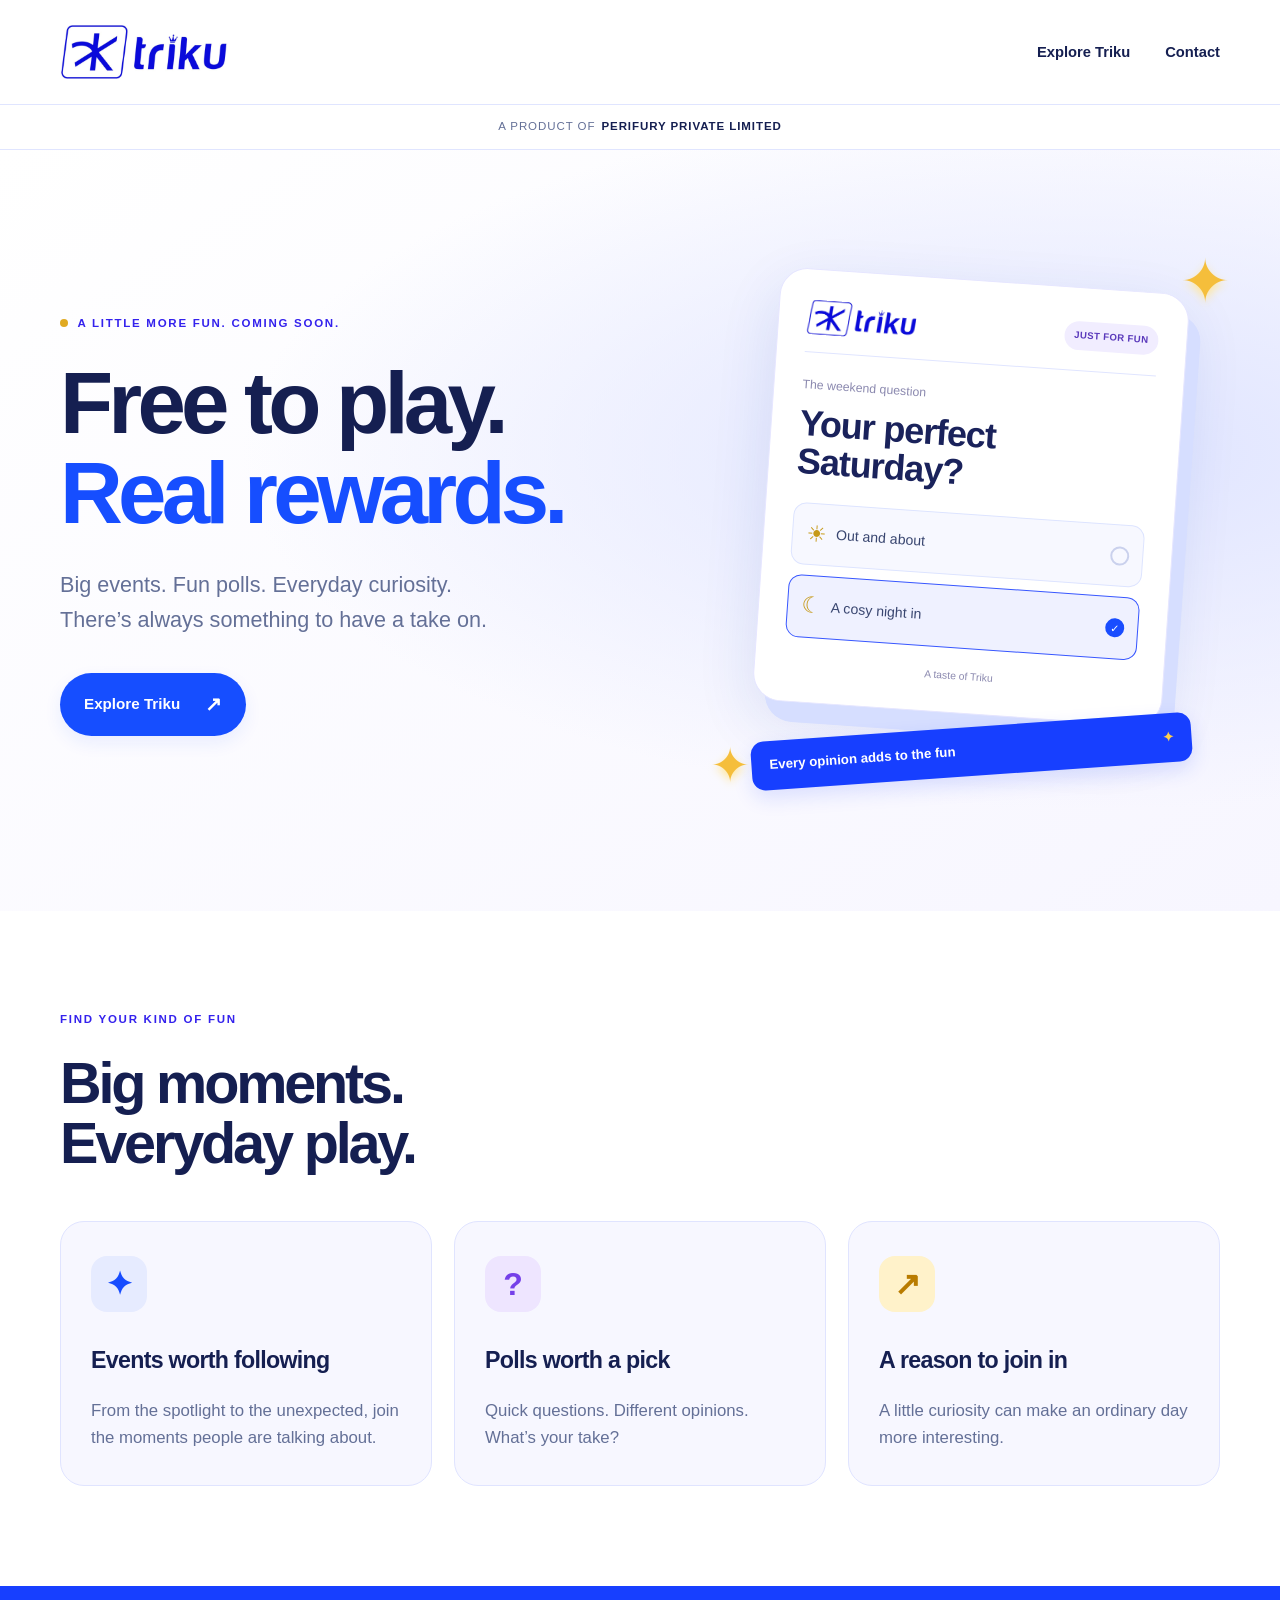
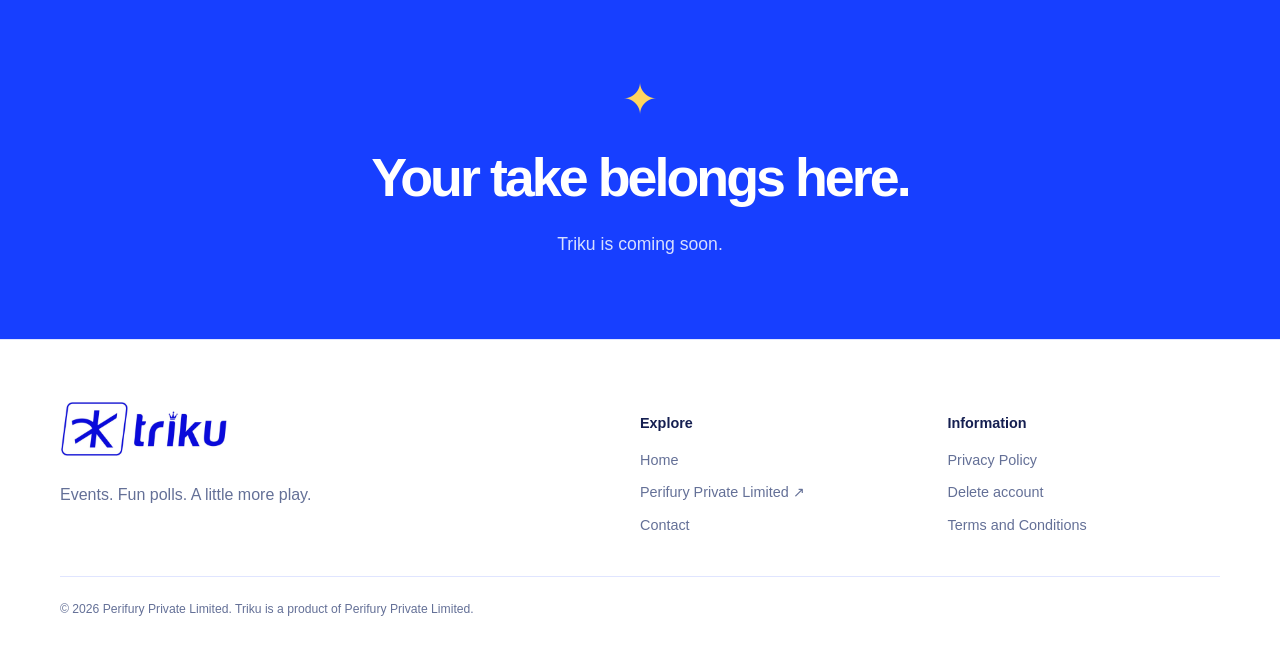
==== commit 19994331: "Add verified account deletion request page" ====
--- a/index.html
+++ b/index.html
@@ -3,4 +3,4 @@
 <section class="hero"><div class="wrap hero-grid"><div><p class="eyebrow"><span class="status-dot"></span> A little more fun. Coming soon.</p><h1>Free to play.<br><em>Real rewards.</em></h1><p class="lead">Big events. Fun polls. Everyday curiosity.<br>There’s always something to have a take on.</p><a class="button" href="#explore">Explore Triku <span>↗</span></a></div><div class="play-scene" aria-label="Illustration of a fun poll"><span class="scene-spark spark-one" aria-hidden="true">✦</span><span class="scene-spark spark-two" aria-hidden="true">✦</span><div class="poll-card"><div class="poll-top"><img class="brand-image triku-image " src="assets/triku-logo.svg" alt="Triku" width="190" height="67"><span class="chip">JUST FOR FUN</span></div><p class="poll-caption">The weekend question</p><h3>Your perfect<br>Saturday?</h3><div class="poll-option"><span>☀</span> Out and about <i></i></div><div class="poll-option selected"><span>☾</span> A cosy night in <i>✓</i></div><div class="poll-caption end">A taste of Triku</div></div><span class="scene-tag">Every opinion adds to the fun <b>✦</b></span></div></div></section>
 <section class="section" id="explore"><div class="wrap"><p class="eyebrow">Find your kind of fun</p><h2>Big moments.<br>Everyday play.</h2><div class="feature-grid"><article class="feature"><span class="feature-icon blue">✦</span><h3>Events worth following</h3><p>From the spotlight to the unexpected, join the moments people are talking about.</p></article><article class="feature"><span class="feature-icon purple">?</span><h3>Polls worth a pick</h3><p>Quick questions. Different opinions. What’s your take?</p></article><article class="feature"><span class="feature-icon gold">↗</span><h3>A reason to join in</h3><p>A little curiosity can make an ordinary day more interesting.</p></article></div></div></section>
 <section class="closing-band"><div class="wrap"><span aria-hidden="true">✦</span><h2>Your take belongs here.</h2><p>Triku is coming soon.</p></div></section></main>
-<footer><div class="wrap"><div class="footer-grid"><div><a class="brand" href="index.html"><img class="brand-image triku-image " src="assets/triku-logo.svg" alt="Triku" width="190" height="67"></a><p>Events. Fun polls. A little more play.</p></div><div class="footer-links"><strong>Explore</strong><a href="index.html">Home</a><a href="https://perifury.com/">Perifury Private Limited ↗</a><a href="contact.html">Contact</a></div><div class="footer-links"><strong>Information</strong><a href="privacy.html">Privacy Policy</a><a href="terms-and-conditions.html">Terms and Conditions</a></div></div><div class="fineprint">© 2026 Perifury Private Limited. Triku is a product of Perifury Private Limited.</div></div></footer></body></html>
+<footer><div class="wrap"><div class="footer-grid"><div><a class="brand" href="index.html"><img class="brand-image triku-image " src="assets/triku-logo.svg" alt="Triku" width="190" height="67"></a><p>Events. Fun polls. A little more play.</p></div><div class="footer-links"><strong>Explore</strong><a href="index.html">Home</a><a href="https://perifury.com/">Perifury Private Limited ↗</a><a href="contact.html">Contact</a></div><div class="footer-links"><strong>Information</strong><a href="privacy.html">Privacy Policy</a><a href="/delete-account/">Delete account</a><a href="terms-and-conditions.html">Terms and Conditions</a></div></div><div class="fineprint">© 2026 Perifury Private Limited. Triku is a product of Perifury Private Limited.</div></div></footer></body></html>
